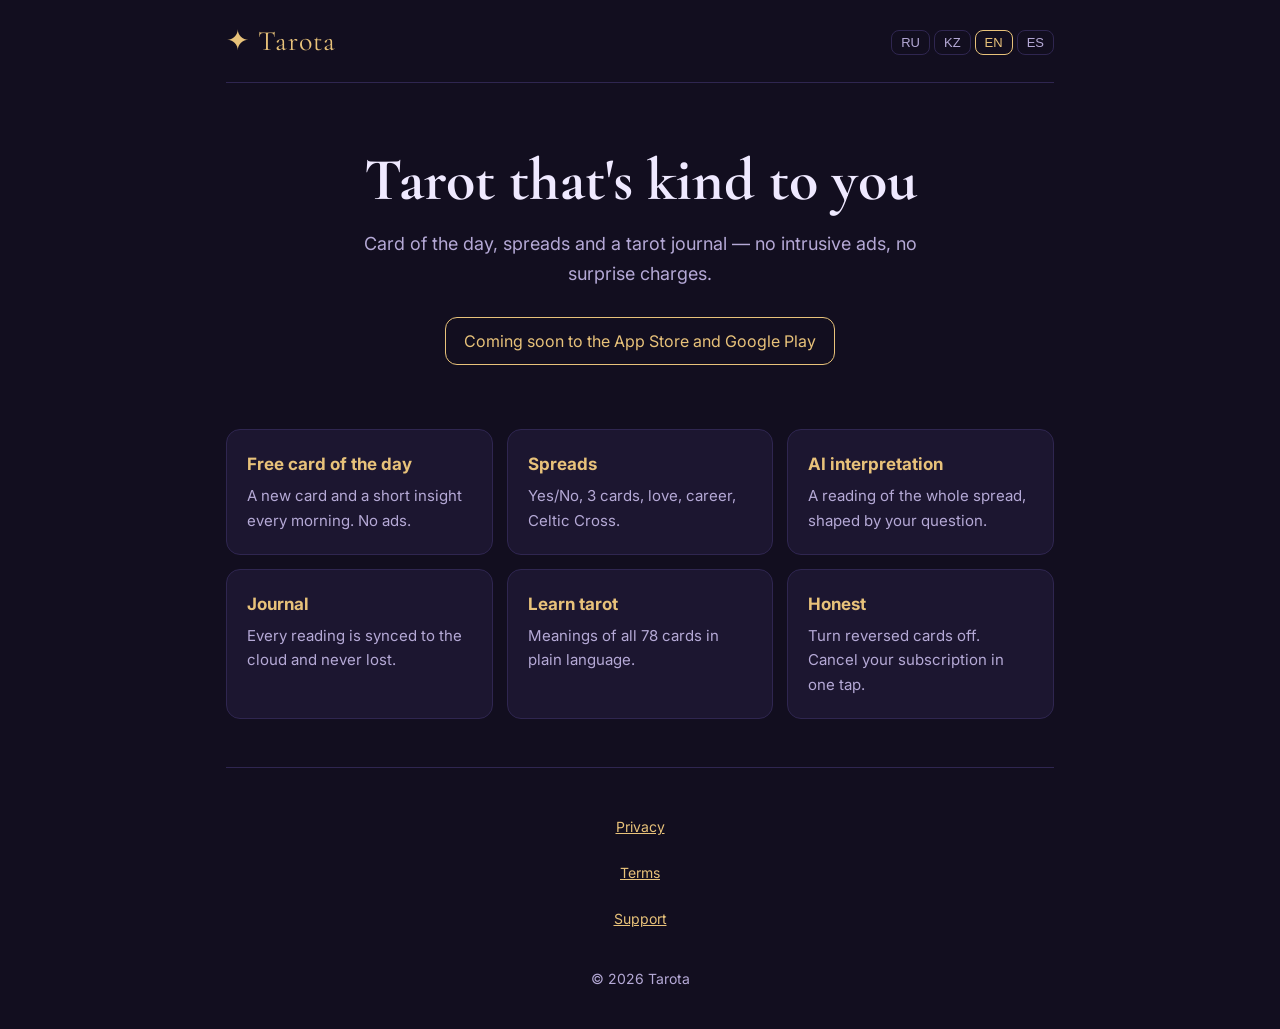
==== index.html @ 88ddafa5 "Add files via upload" ====
<!doctype html>
<html lang="en" data-lang="en"><head><meta charset="utf-8">
<meta name="viewport" content="width=device-width,initial-scale=1">
<title>Tarota — Tarot Reading & Card of the Day</title><meta name="description" content="Tarota — tarot readings, card of the day and tarot journal.">
<link rel="preconnect" href="https://fonts.googleapis.com">
<link href="https://fonts.googleapis.com/css2?family=Cormorant+Garamond:wght@600&family=Inter:wght@400;600&display=swap" rel="stylesheet">
<link rel="stylesheet" href="style.css"><script src="lang.js"></script></head>
<body><div class="wrap">
<header><a class="logo" href="index.html">✦ Tarota</a>
<div class="langs"><button data-set="ru">RU</button><button data-set="kk">KZ</button><button data-set="en">EN</button><button data-set="es">ES</button></div></header>
<main><div data-l="ru"><section class="hero"><h1>Таро, которое бережно к тебе</h1><p>Карта дня, расклады и дневник — без навязчивой рекламы и скрытых списаний.</p><div class="stores"><span>Скоро в App Store и Google Play</span></div></section><section class="grid"><div class="card"><h3>Карта дня бесплатно</h3><p>Каждое утро — своя карта и короткий совет. Без рекламы.</p></div><div class="card"><h3>Расклады</h3><p>Да/нет, 3 карты, на любовь, на работу, Кельтский крест.</p></div><div class="card"><h3>AI-толкование</h3><p>Разбор всего расклада с учётом твоего вопроса.</p></div><div class="card"><h3>Дневник</h3><p>Все расклады сохраняются в облаке и не теряются.</p></div><div class="card"><h3>Учись таро</h3><p>Значения 78 карт простым языком.</p></div><div class="card"><h3>Честно</h3><p>Можно отключить перевёрнутые карты. Отмена подписки в один тап.</p></div></section></div><div data-l="kk"><section class="hero"><h1>Саған қамқор Таро</h1><p>Күн картасы, болжаулар және күнделік — мазалайтын жарнамасыз және жасырын төлемсіз.</p><div class="stores"><span>Жақында App Store және Google Play-де</span></div></section><section class="grid"><div class="card"><h3>Күн картасы тегін</h3><p>Әр таң сайын — жаңа карта мен қысқа кеңес. Жарнамасыз.</p></div><div class="card"><h3>Болжаулар</h3><p>Иә/жоқ, 3 карта, махаббат, жұмыс, Кельт кресі.</p></div><div class="card"><h3>AI-түсіндірме</h3><p>Сұрағыңды ескеретін толық талдау.</p></div><div class="card"><h3>Күнделік</h3><p>Барлық болжаулар бұлтта сақталады.</p></div><div class="card"><h3>Таро үйрен</h3><p>78 картаның мағынасы қарапайым тілмен.</p></div><div class="card"><h3>Адал</h3><p>Төңкерілген карталарды өшіруге болады. Жазылымнан бір түртумен бас тарту.</p></div></section></div><div data-l="en"><section class="hero"><h1>Tarot that's kind to you</h1><p>Card of the day, spreads and a tarot journal — no intrusive ads, no surprise charges.</p><div class="stores"><span>Coming soon to the App Store and Google Play</span></div></section><section class="grid"><div class="card"><h3>Free card of the day</h3><p>A new card and a short insight every morning. No ads.</p></div><div class="card"><h3>Spreads</h3><p>Yes/No, 3 cards, love, career, Celtic Cross.</p></div><div class="card"><h3>AI interpretation</h3><p>A reading of the whole spread, shaped by your question.</p></div><div class="card"><h3>Journal</h3><p>Every reading is synced to the cloud and never lost.</p></div><div class="card"><h3>Learn tarot</h3><p>Meanings of all 78 cards in plain language.</p></div><div class="card"><h3>Honest</h3><p>Turn reversed cards off. Cancel your subscription in one tap.</p></div></section></div><div data-l="es"><section class="hero"><h1>Un tarot que te cuida</h1><p>Carta del día, tiradas y diario — sin anuncios invasivos ni cobros sorpresa.</p><div class="stores"><span>Muy pronto en App Store y Google Play</span></div></section><section class="grid"><div class="card"><h3>Carta del día gratis</h3><p>Cada mañana, una carta y un consejo breve. Sin anuncios.</p></div><div class="card"><h3>Tiradas</h3><p>Sí o No, 3 cartas, amor, trabajo, Cruz Celta.</p></div><div class="card"><h3>Interpretación con IA</h3><p>Lectura de toda la tirada según tu pregunta.</p></div><div class="card"><h3>Diario</h3><p>Tus lecturas se guardan en la nube y nunca se pierden.</p></div><div class="card"><h3>Aprende tarot</h3><p>Los significados de las 78 cartas, en lenguaje claro.</p></div><div class="card"><h3>Honesto</h3><p>Desactiva las cartas invertidas. Cancela la suscripción con un toque.</p></div></section></div></main>
<footer><a href="privacy.html"><span data-l="ru">Конфиденциальность</span><span data-l="kk">Құпиялылық</span><span data-l="en">Privacy</span><span data-l="es">Privacidad</span></a>
<a href="terms.html"><span data-l="ru">Условия</span><span data-l="kk">Шарттар</span><span data-l="en">Terms</span><span data-l="es">Términos</span></a>
<a href="support.html"><span data-l="ru">Поддержка</span><span data-l="kk">Қолдау</span><span data-l="en">Support</span><span data-l="es">Soporte</span></a>
<p>© 2026 Tarota</p></footer></div></body></html>
---- style.css ----
:root{--bg:#120e1f;--bg2:#1c1630;--text:#efe9ff;--muted:#b5a9d6;--gold:#e8c27a;--line:#2f2650}
*{box-sizing:border-box}
body{margin:0;background:var(--bg);color:var(--text);font:16px/1.65 "Inter",system-ui,sans-serif}
a{color:var(--gold)}
.wrap{max-width:860px;margin:0 auto;padding:0 16px}
header{display:flex;justify-content:space-between;align-items:center;padding:18px 0;border-bottom:1px solid var(--line)}
.logo{font-family:"Cormorant Garamond",serif;font-size:28px;color:var(--gold);text-decoration:none;letter-spacing:1px}
.langs button{background:none;border:1px solid var(--line);color:var(--muted);border-radius:8px;padding:4px 9px;margin-left:4px;cursor:pointer;font-size:13px}
.langs button.on{border-color:var(--gold);color:var(--gold)}
.hero{text-align:center;padding:64px 0 40px}
.hero h1{font-family:"Cormorant Garamond",serif;font-size:clamp(36px,7vw,60px);line-height:1.1;margin:0 0 16px}
.hero p{color:var(--muted);font-size:18px;max-width:560px;margin:0 auto}
.stores{display:flex;gap:12px;justify-content:center;flex-wrap:wrap;margin-top:28px}
.stores span{border:1px solid var(--gold);color:var(--gold);border-radius:12px;padding:10px 18px}
.grid{display:grid;grid-template-columns:repeat(auto-fit,minmax(220px,1fr));gap:14px;padding:24px 0 48px}
.card{background:var(--bg2);border:1px solid var(--line);border-radius:14px;padding:20px}
.card h3{margin:0 0 6px;color:var(--gold);font-size:17px}
.card p{margin:0;color:var(--muted);font-size:15px}
.doc{padding:32px 0 56px}
.doc h1{font-family:"Cormorant Garamond",serif;font-size:40px;margin:0 0 4px}
.doc h2{font-size:19px;color:var(--gold);margin:28px 0 6px}
.doc .date{color:var(--muted);font-size:14px}
footer{border-top:1px solid var(--line);padding:24px 0;color:var(--muted);font-size:14px;text-align:center}
footer a{margin:0 8px}
[data-l]{display:none}
html[data-lang=ru] [data-l=ru],html[data-lang=kk] [data-l=kk],html[data-lang=en] [data-l=en],html[data-lang=es] [data-l=es]{display:block}
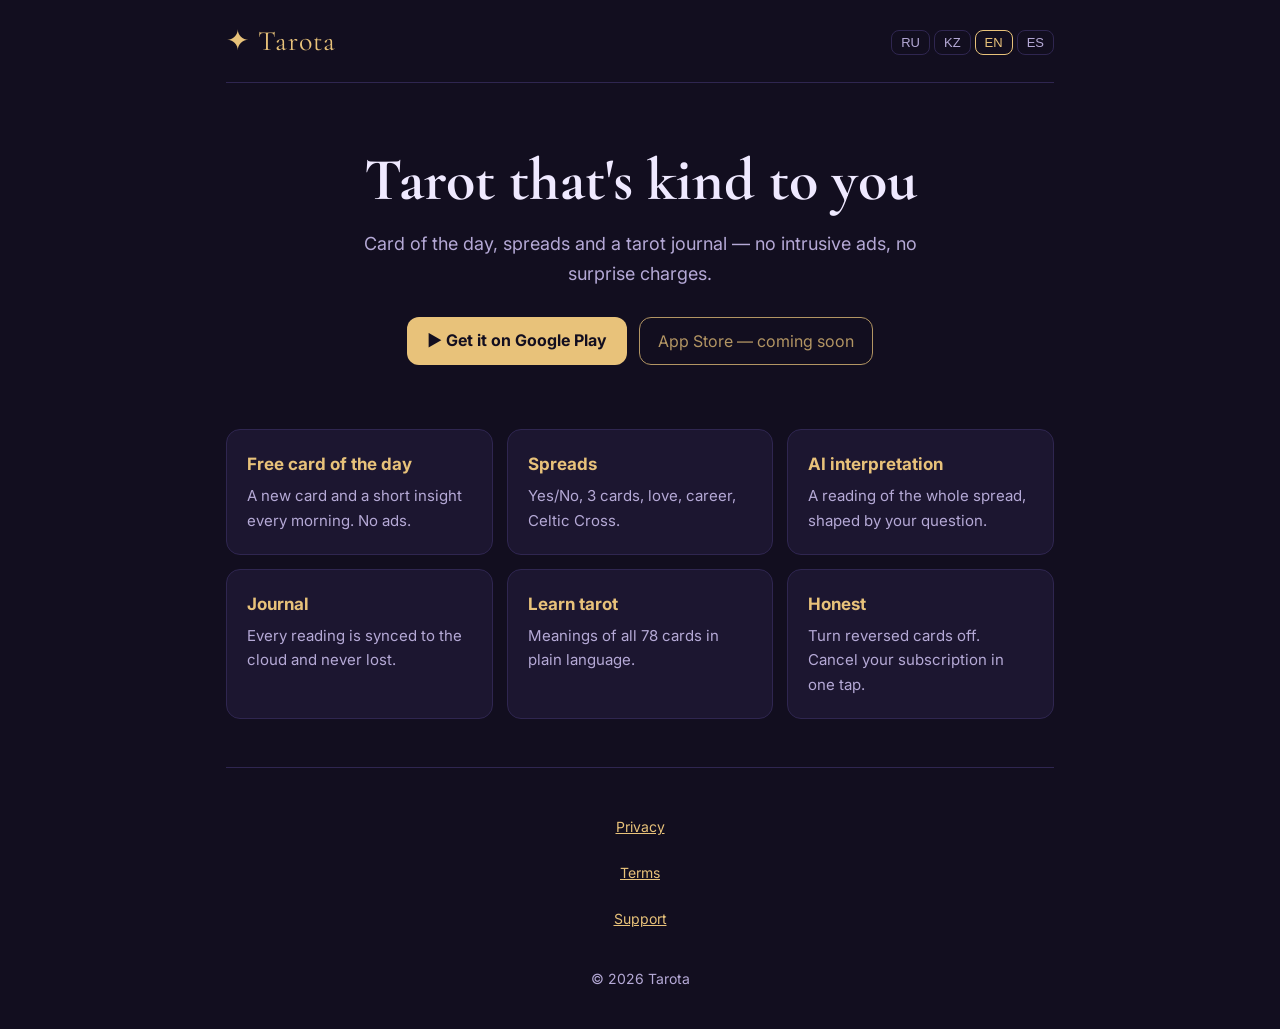
==== commit 36ac5618: "Add Google Play button and App Store coming soon (RU/KZ/EN/ES) Co-Authored-By: Claude Opus 5.5 <nore" ====
--- a/index.html
+++ b/index.html
@@ -8,7 +8,7 @@
 <body><div class="wrap">
 <header><a class="logo" href="index.html">✦ Tarota</a>
 <div class="langs"><button data-set="ru">RU</button><button data-set="kk">KZ</button><button data-set="en">EN</button><button data-set="es">ES</button></div></header>
-<main><div data-l="ru"><section class="hero"><h1>Таро, которое бережно к тебе</h1><p>Карта дня, расклады и дневник — без навязчивой рекламы и скрытых списаний.</p><div class="stores"><span>Скоро в App Store и Google Play</span></div></section><section class="grid"><div class="card"><h3>Карта дня бесплатно</h3><p>Каждое утро — своя карта и короткий совет. Без рекламы.</p></div><div class="card"><h3>Расклады</h3><p>Да/нет, 3 карты, на любовь, на работу, Кельтский крест.</p></div><div class="card"><h3>AI-толкование</h3><p>Разбор всего расклада с учётом твоего вопроса.</p></div><div class="card"><h3>Дневник</h3><p>Все расклады сохраняются в облаке и не теряются.</p></div><div class="card"><h3>Учись таро</h3><p>Значения 78 карт простым языком.</p></div><div class="card"><h3>Честно</h3><p>Можно отключить перевёрнутые карты. Отмена подписки в один тап.</p></div></section></div><div data-l="kk"><section class="hero"><h1>Саған қамқор Таро</h1><p>Күн картасы, болжаулар және күнделік — мазалайтын жарнамасыз және жасырын төлемсіз.</p><div class="stores"><span>Жақында App Store және Google Play-де</span></div></section><section class="grid"><div class="card"><h3>Күн картасы тегін</h3><p>Әр таң сайын — жаңа карта мен қысқа кеңес. Жарнамасыз.</p></div><div class="card"><h3>Болжаулар</h3><p>Иә/жоқ, 3 карта, махаббат, жұмыс, Кельт кресі.</p></div><div class="card"><h3>AI-түсіндірме</h3><p>Сұрағыңды ескеретін толық талдау.</p></div><div class="card"><h3>Күнделік</h3><p>Барлық болжаулар бұлтта сақталады.</p></div><div class="card"><h3>Таро үйрен</h3><p>78 картаның мағынасы қарапайым тілмен.</p></div><div class="card"><h3>Адал</h3><p>Төңкерілген карталарды өшіруге болады. Жазылымнан бір түртумен бас тарту.</p></div></section></div><div data-l="en"><section class="hero"><h1>Tarot that's kind to you</h1><p>Card of the day, spreads and a tarot journal — no intrusive ads, no surprise charges.</p><div class="stores"><span>Coming soon to the App Store and Google Play</span></div></section><section class="grid"><div class="card"><h3>Free card of the day</h3><p>A new card and a short insight every morning. No ads.</p></div><div class="card"><h3>Spreads</h3><p>Yes/No, 3 cards, love, career, Celtic Cross.</p></div><div class="card"><h3>AI interpretation</h3><p>A reading of the whole spread, shaped by your question.</p></div><div class="card"><h3>Journal</h3><p>Every reading is synced to the cloud and never lost.</p></div><div class="card"><h3>Learn tarot</h3><p>Meanings of all 78 cards in plain language.</p></div><div class="card"><h3>Honest</h3><p>Turn reversed cards off. Cancel your subscription in one tap.</p></div></section></div><div data-l="es"><section class="hero"><h1>Un tarot que te cuida</h1><p>Carta del día, tiradas y diario — sin anuncios invasivos ni cobros sorpresa.</p><div class="stores"><span>Muy pronto en App Store y Google Play</span></div></section><section class="grid"><div class="card"><h3>Carta del día gratis</h3><p>Cada mañana, una carta y un consejo breve. Sin anuncios.</p></div><div class="card"><h3>Tiradas</h3><p>Sí o No, 3 cartas, amor, trabajo, Cruz Celta.</p></div><div class="card"><h3>Interpretación con IA</h3><p>Lectura de toda la tirada según tu pregunta.</p></div><div class="card"><h3>Diario</h3><p>Tus lecturas se guardan en la nube y nunca se pierden.</p></div><div class="card"><h3>Aprende tarot</h3><p>Los significados de las 78 cartas, en lenguaje claro.</p></div><div class="card"><h3>Honesto</h3><p>Desactiva las cartas invertidas. Cancela la suscripción con un toque.</p></div></section></div></main>
+<main><div data-l="ru"><section class="hero"><h1>Таро, которое бережно к тебе</h1><p>Карта дня, расклады и дневник — без навязчивой рекламы и скрытых списаний.</p><div class="stores"><a class="gp" href="https://play.google.com/store/apps/details?id=online.forwardip.tarota" target="_blank" rel="noopener">▶ Скачать в Google Play</a><span>App Store — скоро</span></div></section><section class="grid"><div class="card"><h3>Карта дня бесплатно</h3><p>Каждое утро — своя карта и короткий совет. Без рекламы.</p></div><div class="card"><h3>Расклады</h3><p>Да/нет, 3 карты, на любовь, на работу, Кельтский крест.</p></div><div class="card"><h3>AI-толкование</h3><p>Разбор всего расклада с учётом твоего вопроса.</p></div><div class="card"><h3>Дневник</h3><p>Все расклады сохраняются в облаке и не теряются.</p></div><div class="card"><h3>Учись таро</h3><p>Значения 78 карт простым языком.</p></div><div class="card"><h3>Честно</h3><p>Можно отключить перевёрнутые карты. Отмена подписки в один тап.</p></div></section></div><div data-l="kk"><section class="hero"><h1>Саған қамқор Таро</h1><p>Күн картасы, болжаулар және күнделік — мазалайтын жарнамасыз және жасырын төлемсіз.</p><div class="stores"><a class="gp" href="https://play.google.com/store/apps/details?id=online.forwardip.tarota" target="_blank" rel="noopener">▶ Google Play-ден жүктеу</a><span>App Store — жақында</span></div></section><section class="grid"><div class="card"><h3>Күн картасы тегін</h3><p>Әр таң сайын — жаңа карта мен қысқа кеңес. Жарнамасыз.</p></div><div class="card"><h3>Болжаулар</h3><p>Иә/жоқ, 3 карта, махаббат, жұмыс, Кельт кресі.</p></div><div class="card"><h3>AI-түсіндірме</h3><p>Сұрағыңды ескеретін толық талдау.</p></div><div class="card"><h3>Күнделік</h3><p>Барлық болжаулар бұлтта сақталады.</p></div><div class="card"><h3>Таро үйрен</h3><p>78 картаның мағынасы қарапайым тілмен.</p></div><div class="card"><h3>Адал</h3><p>Төңкерілген карталарды өшіруге болады. Жазылымнан бір түртумен бас тарту.</p></div></section></div><div data-l="en"><section class="hero"><h1>Tarot that's kind to you</h1><p>Card of the day, spreads and a tarot journal — no intrusive ads, no surprise charges.</p><div class="stores"><a class="gp" href="https://play.google.com/store/apps/details?id=online.forwardip.tarota" target="_blank" rel="noopener">▶ Get it on Google Play</a><span>App Store — coming soon</span></div></section><section class="grid"><div class="card"><h3>Free card of the day</h3><p>A new card and a short insight every morning. No ads.</p></div><div class="card"><h3>Spreads</h3><p>Yes/No, 3 cards, love, career, Celtic Cross.</p></div><div class="card"><h3>AI interpretation</h3><p>A reading of the whole spread, shaped by your question.</p></div><div class="card"><h3>Journal</h3><p>Every reading is synced to the cloud and never lost.</p></div><div class="card"><h3>Learn tarot</h3><p>Meanings of all 78 cards in plain language.</p></div><div class="card"><h3>Honest</h3><p>Turn reversed cards off. Cancel your subscription in one tap.</p></div></section></div><div data-l="es"><section class="hero"><h1>Un tarot que te cuida</h1><p>Carta del día, tiradas y diario — sin anuncios invasivos ni cobros sorpresa.</p><div class="stores"><a class="gp" href="https://play.google.com/store/apps/details?id=online.forwardip.tarota" target="_blank" rel="noopener">▶ Descargar en Google Play</a><span>App Store — muy pronto</span></div></section><section class="grid"><div class="card"><h3>Carta del día gratis</h3><p>Cada mañana, una carta y un consejo breve. Sin anuncios.</p></div><div class="card"><h3>Tiradas</h3><p>Sí o No, 3 cartas, amor, trabajo, Cruz Celta.</p></div><div class="card"><h3>Interpretación con IA</h3><p>Lectura de toda la tirada según tu pregunta.</p></div><div class="card"><h3>Diario</h3><p>Tus lecturas se guardan en la nube y nunca se pierden.</p></div><div class="card"><h3>Aprende tarot</h3><p>Los significados de las 78 cartas, en lenguaje claro.</p></div><div class="card"><h3>Honesto</h3><p>Desactiva las cartas invertidas. Cancela la suscripción con un toque.</p></div></section></div></main>
 <footer><a href="privacy.html"><span data-l="ru">Конфиденциальность</span><span data-l="kk">Құпиялылық</span><span data-l="en">Privacy</span><span data-l="es">Privacidad</span></a>
 <a href="terms.html"><span data-l="ru">Условия</span><span data-l="kk">Шарттар</span><span data-l="en">Terms</span><span data-l="es">Términos</span></a>
 <a href="support.html"><span data-l="ru">Поддержка</span><span data-l="kk">Қолдау</span><span data-l="en">Support</span><span data-l="es">Soporte</span></a>
--- a/style.css
+++ b/style.css
@@ -24,3 +24,7 @@
 footer a{margin:0 8px}
 [data-l]{display:none}
 html[data-lang=ru] [data-l=ru],html[data-lang=kk] [data-l=kk],html[data-lang=en] [data-l=en],html[data-lang=es] [data-l=es]{display:block}
+
+.stores a.gp{background:var(--gold);color:#120e1f;border-radius:12px;padding:10px 20px;font-weight:700;text-decoration:none}
+.stores a.gp:hover{filter:brightness(1.08)}
+.stores span{opacity:.75}
